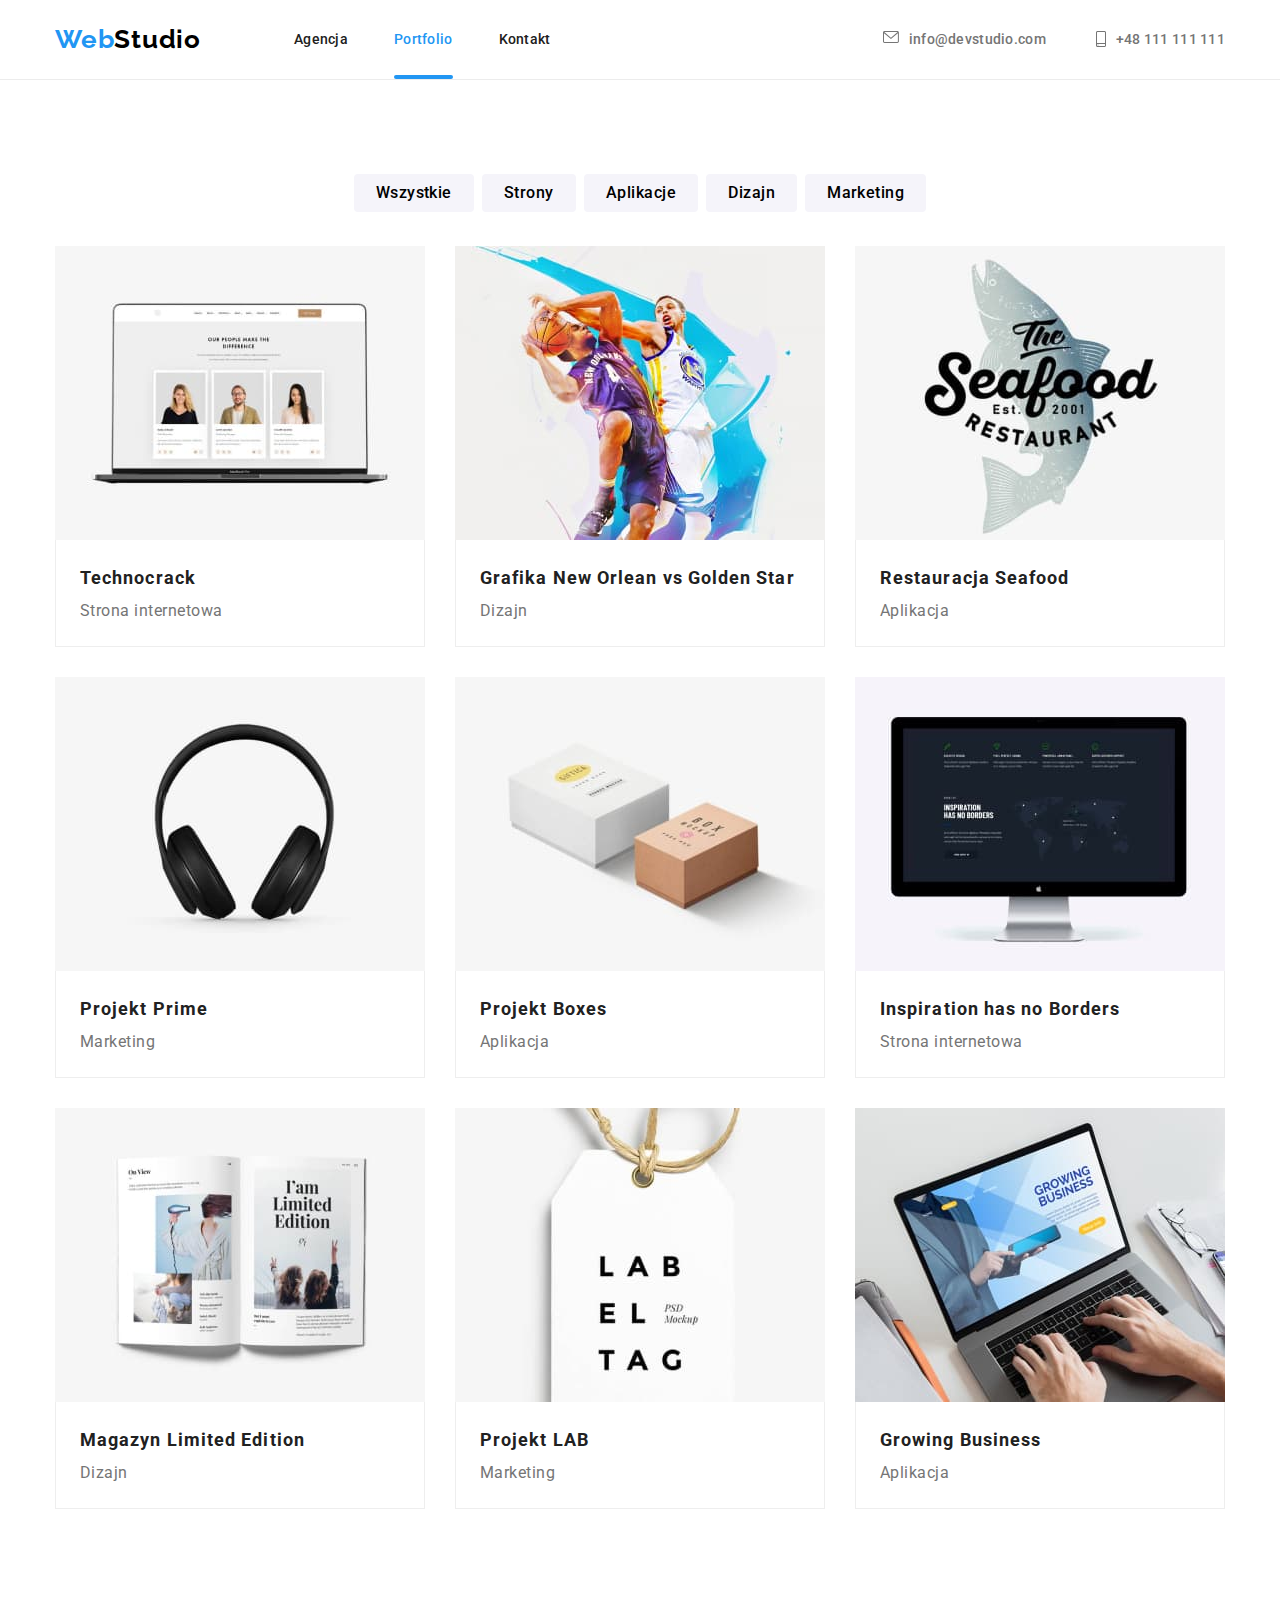
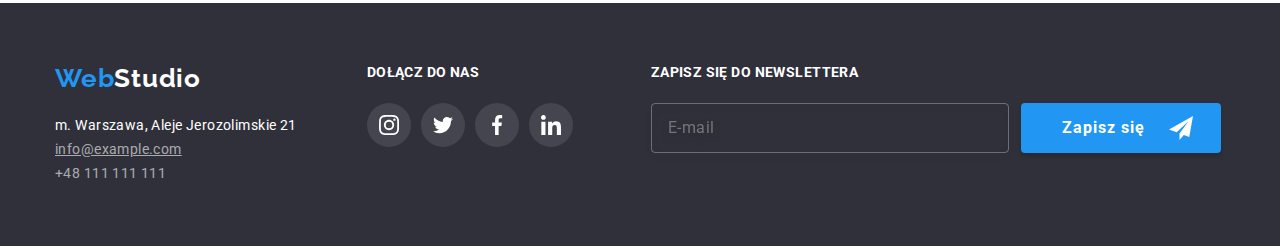
==== portfolio.html @ 9536b59c "Folders" ====
<!DOCTYPE html>
<html lang="pl">
  <head>
    <meta charset="UTF-8" />
    <meta http-equiv="X-UA-Compatible" content="IE=edge" />
    <meta name="viewport" content="width=device-width, initial-scale=1.0" />
    <title>WebStudio</title>
    <link rel="stylesheet" href="https://cdnjs.cloudflare.com/ajax/libs/animate.css/4.1.1/animate.min.css" />
    <link
      rel="stylesheet"
      href="https://cdnjs.cloudflare.com/ajax/libs/modern-normalize/1.0.0/modern-normalize.min.css"
    />
    <link rel="preconnect" href="https://fonts.googleapis.com" />
    <link rel="preconnect" href="https://fonts.gstatic.com" crossorigin />
    <link
      href="https://fonts.googleapis.com/css2?family=Raleway:wght@700&family=Roboto:wght@400;500;700;900&display=swap"
      rel="stylesheet"
    />
    <link rel="stylesheet" href="css/style.css" />
  </head>
  <body>
    <header class="header">
      <div class="container">
        <a class="logo" href="index.html"
          ><span class="span-logo">Web</span>Studio</a
        >
        <nav class="navigation">
          <ul class="navigation-list list">
            <li class="navigation-item">
              <a class="navigation-link link" href="index.html">Agencja</a>
            </li>
            <li class="navigation-item">
                <a class="navigation-link link active" href="portfolio.html">Portfolio</a>
            </li>
            <li class="navigation-item">
              <a class="navigation-link link" href="#">Kontakt</a>
            </li>
          </ul>
        </nav>
        <a class="header-email link" href="mailto:info@devstudio.com"
          > <svg class="email-icon" width="16" height="12">
            <use href="./images/icon.svg#icon-envelope"></use>
          </svg> info@devstudio.com</a
        >
        <a class="header-phone link" href="tel:+48111111111"><svg class="phone-icon" width="10" height="16">
          <use href="./images/icon.svg#icon-smartphone"></use>
        </svg>+48 111 111 111</a>
      </div>
    </header>
    <main>
      <!--projects filters-->
      <section class="projects-filters section">
        <div class="container">
          <h2 hidden>Rodzaje projektów</h2>
          <ul class="project-filters-list list">
            <li class="project-filters-item">
              <button class="project-filters-btn" type="button">
                Wszystkie
              </button>
            </li>
            <li class="project-filters-item">
              <button class="project-filters-btn" type="button">Strony</button>
            </li>
            <li class="project-filters-item">
              <button class="project-filters-btn" type="button">
                Aplikacje
              </button>
            </li>
            <li class="project-filters-item">
              <button class="project-filters-btn" type="button">Dizajn</button>
            </li>
            <li class="project-filters-item">
              <button class="project-filters-btn" type="button">
                Marketing
              </button>
            </li>
          </ul>
        </div>
      </section>
      <!--projects-->
      <section class="projects section">
        <div class="container">
          <h2 hidden>Projekty</h2>
          <ul class="projects-list list">
            <li class="projects-card">
              <div class="box"> 
              <img class="projects-img" src="images/portfolio/img.jpg" alt="opinie klientów" width="370" height="294" />
              <p class="project-overlay">Technocrack jest popularną platformą wykorzystywaną do rozpowszechniania koronawirusa. Firmy
              wykorzystują tę platformę
              do celów szpiegowskich i ataków na niezabezpieczone serwery konkurencji</p>
        </div>
              <div class="project-cards-wrapper">
                <p class="projects-name">Technocrack</p>
                <p class="projects-category">Strona internetowa</p>
              </div>
            </li>
            <li class="projects-card">
              <div class="box">
                <img class="projects-img" src="images/portfolio/img-1.jpg" alt="dwóch koszykarzy new orlen i golden star" width="370"
                  height="294" />
                <p class="project-overlay">
                  Technocrack jest popularną platformą wykorzystywaną do rozpowszechniania koronawirusa. Firmy
                  wykorzystują tę platformę
                  do celów szpiegowskich i ataków na niezabezpieczone serwery konkurencji
                </p>
              </div>
              <div class="project-cards-wrapper">
                <p class="projects-name">Grafika New Orlean vs Golden Star</p>
                <p class="projects-category">Dizajn</p>
              </div>
            </li>
           
            <li class="projects-card">
              <div class="box">
                <img class="projects-img" src="images/portfolio/img-2.jpg" alt="logo restauracji seafood" width="370" height="294" />
                <p class="project-overlay">
                  Technocrack jest popularną platformą wykorzystywaną do rozpowszechniania koronawirusa. Firmy
                  wykorzystują tę platformę
                  do celów szpiegowskich i ataków na niezabezpieczone serwery konkurencji
                </p>
              </div> 
              <div class="project-cards-wrapper">
                <p class="projects-name">Restauracja Seafood</p>
                <p class="projects-category">Aplikacja</p>
              </div>
            </li>
            <li class="projects-card">
              <div class="box">
                <img class="projects-img" src="images/portfolio/img-3.jpg" alt="słuchawki nauszne" width="370" height="294" />
                <p class="project-overlay">
                  Technocrack jest popularną platformą wykorzystywaną do rozpowszechniania koronawirusa. Firmy
                  wykorzystują tę platformę
                  do celów szpiegowskich i ataków na niezabezpieczone serwery konkurencji
                </p>
              </div>
              <div class="project-cards-wrapper">
                <p class="projects-name">Projekt Prime</p>
                <p class="projects-category">Marketing</p>
              </div>
            </li>
            <li class="projects-card">
              <div class="box">
                <img class="projects-img" src="images/portfolio/img-4.jpg" alt="duże białe pudełko i małe beżowe pudełko" width="370"
                  height="294" />
                <p class="project-overlay">
                  Technocrack jest popularną platformą wykorzystywaną do rozpowszechniania koronawirusa. Firmy
                  wykorzystują tę platformę
                  do celów szpiegowskich i ataków na niezabezpieczone serwery konkurencji
                </p>
              </div>
              <div class="project-cards-wrapper">
                <p class="projects-name">Projekt Boxes</p>
                <p class="projects-category">Aplikacja</p>
              </div>
            </li>
            <li class="projects-card">
              <div class="box">
                <img class="projects-img" src="images/portfolio/img-5.jpg" alt="ekran komputera stacjonarnego" width="370"
                  height="294" />
                <p class="project-overlay">
                  Technocrack jest popularną platformą wykorzystywaną do rozpowszechniania koronawirusa. Firmy
                  wykorzystują tę platformę
                  do celów szpiegowskich i ataków na niezabezpieczone serwery konkurencji
                </p>
              </div>
              <div class="project-cards-wrapper">
                <p class="projects-name">Inspiration has no Borders</p>
                <p class="projects-category">Strona internetowa</p>
              </div>
            </li>
            <li class="projects-card">
              <div class="box">
                <img class="projects-img" src="images/portfolio/img-6.jpg" alt="widok strony magazynu modowego" width="370"
                  height="294" />
                <p class="project-overlay">
                  Technocrack jest popularną platformą wykorzystywaną do rozpowszechniania koronawirusa. Firmy
                  wykorzystują tę platformę
                  do celów szpiegowskich i ataków na niezabezpieczone serwery konkurencji
                </p>
              </div>
              <div class="project-cards-wrapper">
                <p class="projects-name">Magazyn Limited Edition</p>
                <p class="projects-category">Dizajn</p>
              </div>
            </li>
            <li class="projects-card">
              <div class="box">
                <img class="projects-img" src="images/portfolio/img-7.jpg" alt="logo projektu lab" width="370" height="294" />
                <p class="project-overlay">
                  Technocrack jest popularną platformą wykorzystywaną do rozpowszechniania koronawirusa. Firmy
                  wykorzystują tę platformę
                  do celów szpiegowskich i ataków na niezabezpieczone serwery konkurencji
                </p>
              </div>
              <div class="project-cards-wrapper">
                <p class="projects-name">Projekt LAB</p>
                <p class="projects-category">Marketing</p>
              </div>
            </li>
            <li class="projects-card">
              <div class="box">
                <img class="projects-img" src="images/portfolio/img-8.jpg" alt="mężczyzna piszący na laptopie" width="370"
                  height="294" />
                <p class="project-overlay">
                  Technocrack jest popularną platformą wykorzystywaną do rozpowszechniania koronawirusa. Firmy
                  wykorzystują tę platformę
                  do celów szpiegowskich i ataków na niezabezpieczone serwery konkurencji
                </p>
              </div>
              <div class="project-cards-wrapper">
                <p class="projects-name">Growing Business</p>
                <p class="projects-category">Aplikacja</p>
              </div>
            </li>
          </ul>
        </div>
      </section>
    </main>
    <footer class="footer">
      <div class="container">
        <div class="footer-left-side">
          <a class="logo logo-dark-theme link" href="index.html"><span class="span-logo">Web</span>Studio</a>
          <address>
            <ul class="address-list list">
              <li class="address-item">
                <a class="footer-address link" href="https://goo.gl/maps/2zvKoqbJvBjzFYyW6" target="_blank">m. Warszawa,
                  Aleje Jerozolimskie 21</a>
              </li>
              <li class="address-item">
                <a class="footer-email footer-email-portfolio link" href="mailto:info@example.com">info@example.com</a>
              </li>
              <li class="address-item">
                <a class="footer-phone link" href="tel:+48111111111">+48 111 111 111</a>
              </li>
            </ul>
          </address>
        </div>
        <div class="footer-socials">
          <p class="footer-social-text">DOŁĄCZ DO NAS</p>
          <ul class="footer-social-list list">
            <li class="footer-social-list-item">
              <a class="footer-social-list-link">
                <svg class="footer-social-icon">
                  <use href="./images/icon.svg#icon-instagram"></use>
                </svg>
              </a>
            </li>
            <li class="footer-social-list-item">
              <a class="footer-social-list-link" href="#">
                <svg class="footer-social-icon">
                  <use href="./images/icon.svg#icon-twitter"></use>
                </svg>
              </a>
            </li>
            <li class="footer-social-list-item">
              <a class="footer-social-list-link" href="#">
                <svg class="footer-social-icon">
                  <use href="./images/icon.svg#icon-facebook"></use>
                </svg>
              </a>
            </li>
            <li class="footer-social-list-item">
              <a class="footer-social-list-link" href="#">
                <svg class="footer-social-icon">
                  <use href="./images/icon.svg#icon-linkedin"></use>
                </svg>
              </a>
            </li>
          </ul>
        </div>
        <form class="footer-form">
          Zapisz się do newslettera
          <div class="footer-form-wrapper">
            <label class="footer-form-field">
              <input class="footer-form-input" type="email" name="newsletter-email" placeholder="E-mail">
            </label>
            <button type="submit" class="modal-btn">Zapisz się
              <svg class="footer-form-icon" width="24" height="24">
                <use href="./images/icon.svg#icon-icon-send"></use>
              </svg>
            </button>
          </div>
        </form>
      </div>
    </footer>
  </body>
</html>
---- css/style.css ----
:root {
  --main-color: #212121;
  --secondary-color: #2196f3;
  --third-color: #ffffff;
  --fourth-color: #757575;
  --header-bg-color: #2f303a;
  --header-line: #ececec;
  --logo-color: #000000;
  --filters-btn-bg: #f5f4fa;
  --footer-contacts: rgba(255, 255, 255, 0.6);
  --footer-form: rgba(255, 255, 255, 0.3);
  --cards-border-color: #eeeeee;
  --social-icon: #afb1b8;
  --footer-social-icon: rgba(255, 255, 255, 0.1);
  --services-bg: rgba(47, 48, 58, 0.8);
  --overlay-color: rgba(33, 150, 243, 0.9);
  --backdrop: rgba(0, 0, 0, 0.2);
  --modal-inputs: rgba(33, 33, 33, 0.2);
}
body {
  font-family: "Roboto", sans-serif;
  color: var(--main-color);
  max-width: 1600px;
  margin: 0 auto;
}

h1,
h2,
h3,
h4,
h5,
h6 {
  margin: 0;
  padding: 0;
}

ul,
ol {
  margin: 0;
  padding: 0;
}

p {
  margin: 0;
  padding: 0;
}
img {
  display: block;
}

.list {
  list-style-type: none;
}

.link {
  text-decoration: none;
}
.container {
  width: 1200px;
  margin: 0 auto;
  padding: 0 15px;
}

.section {
  padding-bottom: 94px;
  padding-top: 94px;
}
/* COMPONENTS */

.modal-btn {
  display: block;
  margin-right: auto;
  margin-left: auto;
  padding: 10px 41px;
  width: 200px;
  height: 50px;
  font-weight: 700;
  font-size: 16px;
  line-height: 1.875;
  align-items: center;
  text-align: center;
  letter-spacing: 0.06em;
  color: var(--third-color);
  background-color: var(--secondary-color);
  border-style: none;
  box-shadow: 0px 4px 4px rgba(0, 0, 0, 0.15);
  border-radius: 4px;
  cursor: pointer;
}

.secondary-header {
  margin-bottom: 50px;
  font-weight: 700;
  font-size: 36px;
  line-height: 1.166;
  text-align: center;
  letter-spacing: 0.03em;
}

.third-header {
  margin-bottom: 10px;
  font-weight: 500;
  font-size: 16px;
  line-height: 1.187;
  text-align: center;
  letter-spacing: 0.03em;
}
/* END COMPONENTS */

/* HEADER */

.header {
  border-bottom: 1px solid var(--header-line);
}

.header .container {
  display: flex;
  padding-top: 24px;
  padding-bottom: 24px;
  align-items: center;
}

.logo {
  margin-right: 93px;
  font-family: "Raleway";
  font-weight: 700;
  font-size: 26px;
  line-height: 1.192;
  text-decoration: none;
  letter-spacing: 0.03em;
  color: var(--logo-color);
}
.logo-dark-theme {
  color: var(--third-color);
}
.span-logo {
  color: var(--secondary-color);
}

.navigation-list {
  display: flex;
}

.navigation-item:not(:last-child) {
  margin-right: 46px;
}

.navigation-link,
.header-email,
.header-phone {
  font-weight: 500;
  font-size: 14px;
  line-height: 1.143;
  letter-spacing: 0.02em;
}
.navigation-link {
  color: var(--main-color);
}

.navigation-item {
  position: relative;
}
.navigation-item .active::after {
  content: "";
  display: block;
  position: absolute;
  top: 45px;
  width: 100%;
  height: 4px;
  border-radius: 2px;
  background-color: var(--secondary-color);
}
.active {
  color: var(--secondary-color);
}

.header-phone,
.header-email {
  display: flex;
  color: var(--fourth-color);
}

.header-email {
  margin-left: auto;
  margin-right: 50px;
}
.email-icon,
.phone-icon {
  margin-right: 10px;
  fill: currentColor;
}

.navigation-link:hover,
.header-email:hover,
.header-phone:hover,
.navigation-link:focus,
.header-email:focus,
.header-phone:focus {
  color: var(--secondary-color);
  transition-property: color;
  transition-timing-function: cubic-bezier(0.4, 0, 0.2, 1);
  transition-duration: 250ms;
}

/* END HEADER */

/* HERO */
.hero {
  display: flex;
  background-image: linear-gradient(
      rgba(47, 48, 58, 0.4),
      rgba(47, 48, 58, 0.4)
    ),
    url(../images/bg_images/hero_bg_image.jpg);
  background-color: var(--header-bg-color);
  background-size: 1600px 600px;
  background-repeat: no-repeat;
  background-position: center;
  padding-top: 200px;
  padding-bottom: 200px;
}

.hero .main-header {
  width: 696px;
  margin-left: auto;
  margin-right: auto;
  text-align: center;
}

.main-header {
  margin-bottom: 30px;
  font-weight: 900;
  font-size: 44px;
  line-height: 1.363;
  text-align: center;
  letter-spacing: 0.06em;
  text-transform: uppercase;
  color: var(--third-color);
}

/* END HERO */

/* ADVANTAGES */
.advantages {
  padding-bottom: 0;
}
.advantages-list {
  display: flex;
  justify-content: space-between;
}
.advantages-list-item:not(:last-child) {
  margin-right: 30px;
}

.advantages-text {
  margin-top: 30px;
  margin-bottom: 10px;
  font-weight: 700;
  font-size: 14px;
  line-height: 1.143;
  letter-spacing: 0.03em;
  text-transform: uppercase;
}

.advantages-description {
  font-size: 14px;
  line-height: 1.714;
  letter-spacing: 0.03em;
  color: var(--fourth-color);
}

/* SERVICES */

.services-list {
  display: flex;
  justify-content: space-between;
}
.services-list-item {
  position: relative;
}

.image-label {
  width: 100%;
  position: absolute;
  bottom: 0;
  padding: 27px 90px;
  background-color: var(--services-bg);

  font-weight: 700;
  font-size: 14px;
  line-height: 1.142;
  text-align: center;
  letter-spacing: 0.03em;
  text-transform: uppercase;
  color: var(--third-color);
}
/* END SERVICES */

/* WORKERS */
.workers {
  background-color: var(--filters-btn-bg);
}
.workers-card {
  background-color: var(--third-color);
  box-shadow: 0px 1px 3px rgba(0, 0, 0, 0.12), 0px 1px 1px rgba(0, 0, 0, 0.14),
    0px 2px 1px rgba(0, 0, 0, 0.2);
  border-radius: 0px 0px 4px 4px;
}
.workers-list {
  display: flex;
  justify-content: space-between;
}
.workers-job-title {
  font-size: 16px;
  line-height: 1.187;
  text-align: center;
  letter-spacing: 0.03em;
  color: var(--fourth-color);
  margin-bottom: 16px;
}

.workers-card-wrapper {
  padding: 30px 32px;
}

.social-list {
  display: flex;
  align-items: center;
  justify-content: space-between;
}
.social-list-link {
  display: flex;
  width: 44px;
  height: 44px;
  background-color: var(--third-color);
  fill: var(--social-icon);
  border-radius: 50%;
  align-items: center;
  justify-content: center;
  transition-property: fill, background-color;
  transition-duration: 250ms;
  transition-timing-function: cubic-bezier(0.4, 0, 0.2, 1);
}

.social-list-link:hover,
.social-list-link:focus {
  fill: var(--third-color);
  background-color: var(--secondary-color);
}

/* END WORKERS */

/* OUR CLIENTS */
.client-list {
  display: flex;
  align-items: center;
  justify-content: space-between;
}
/* .client-list-card {
  /* padding: 16px 32px;
  border: 1px solid var(--social-icon);
  border-radius: 4px;
  fill: var(--social-icon); */

/* .client-list-card:hover,
.client-list-card:focus {
  border: 1px solid var(--secondary-color);
  fill: var(--secondary-color);
} */

.client-logo-icon {
  cursor: pointer;
  padding: 16px 32px;
  border: 1px solid var(--social-icon);
  border-radius: 4px;
  fill: var(--social-icon);
  transition-property: fill, border;
  transition-duration: 250ms;
  transition-timing-function: cubic-bezier(0.4, 0, 0.2, 1);
}

.client-logo-icon:hover,
.client-logo-icon:focus {
  fill: var(--secondary-color);
  border: 1px solid var(--secondary-color);
}

/* END OUR CLIENTS */

/* FOOTER */

.footer {
  background-color: var(--header-bg-color);
}

.footer .container {
  padding-top: 60px;
  padding-bottom: 60px;
  display: flex;
  cursor: pointer;
}

.address-list {
  display: block;
  margin-top: 20px;
}
.footer-address,
.footer-email,
.footer-phone {
  font-style: normal;
  font-size: 14px;
  line-height: 1.714;
  letter-spacing: 0.03em;
  transition-property: color;
  transition-timing-function: cubic-bezier(0.4, 0, 0.2, 1);
  transition-duration: 250ms;
}

.footer-address:hover,
.footer-email:hover,
.footer-phone:hover,
.footer-address:focus,
.footer-email:focus,
.footer-phone:focus {
  color: var(--secondary-color);
}

.footer-address {
  color: var(--third-color);
}

.footer-email,
.footer-phone {
  color: var(--footer-contacts);
}

.footer-socials {
  margin-left: 70px;
  margin-right: 78px;
  align-items: center;
}

.footer-social-text {
  font-weight: 700;
  font-size: 14px;
  line-height: 1.42;
  letter-spacing: 0.03em;
  text-transform: uppercase;
  color: var(--third-color);
}
.footer-social-list {
  display: flex;
  margin-top: 20px;
}

.footer-social-list-item:not(:last-child) {
  margin-right: 10px;
}

.footer-social-list-link {
  display: flex;
  width: 44px;
  height: 44px;
  background-color: var(--footer-social-icon);
  border-radius: 50%;
  align-items: center;
  justify-content: center;
  cursor: pointer;
}

.footer-social-list-link:hover,
.footer-social-list-link:focus,
.footer-social-icon:hover,
.footer-social-icon:focus {
  fill: var(--third-color);
  background-color: var(--secondary-color);
  transition: cubic-bezier(0.4, 0, 0.2, 1);
  transition-duration: 250ms;
}

.footer-social-icon {
  fill: var(--third-color);
  width: 20px;
  height: 20px;
}

.footer-form {
  font-weight: 700;
  font-size: 14px;
  line-height: 1.42;
  letter-spacing: 0.03em;
  text-transform: uppercase;
  color: var(--third-color);
}

.footer .modal-btn {
  position: relative;
  padding-right: 76px;
}

.footer-form-icon {
  position: absolute;
  top: 50%;
  transform: translateY(-50%);
  right: 28px;
}
.footer-form-wrapper {
  display: flex;
  align-items: center;
  margin-top: 20px;
}

.footer-form-input {
  width: 358px;
  height: 50px;
  padding: 16px;
  margin-right: 12px;
  background-color: transparent;
  border: 1px solid var(--footer-form);
  filter: drop-shadow(0px 4px 4px rgba(0, 0, 0, 0.15));
  border-radius: 4px;
  font-size: 16px;
  line-height: 1.25;
  letter-spacing: 0.03em;
  color: var(--footer-contacts);
}

.footer-form-input:focus {
  outline: none;
  border-color: var(--secondary-color);
}
/* END FOOTER */

/* FILTERS */

.projects-filters {
  padding-bottom: 0;
  margin-bottom: 34px;
}
.project-filters-list {
  display: flex;
  justify-content: center;
}
.project-filters-item:not(:last-child) {
  margin-right: 8px;
}
.project-filters-btn {
  padding: 6px 22px;
  background: var(--filters-btn-bg);
  border-style: none;
  border-radius: 4px;
  font-weight: 500;
  font-size: 16px;
  line-height: 1.625;
  text-align: center;
  letter-spacing: 0.03em;
  cursor: pointer;
  transition-property: color, box-shadow, background-color;
  transition-timing-function: cubic-bezier(0.4, 0, 0.2, 1);
  transition-duration: 250ms;
}
.project-filters-btn:hover,
.project-filters-btn:focus {
  background-color: var(--secondary-color);
  color: var(--third-color);
  box-shadow: 0px 3px 1px rgba(0, 0, 0, 0.1), 0px 1px 2px rgba(0, 0, 0, 0.08),
    0px 2px 2px rgba(0, 0, 0, 0.12);
}
/* END FILTERS */

/* PROJECTS */
.projects {
  padding-top: 0;
}

.box {
  position: relative;
  overflow: hidden;
}

.projects-card:hover .project-overlay {
  transform: translateY(0);
}

.project-overlay {
  position: absolute;
  top: 0;
  left: 0;
  width: 100%;
  height: 100%;
  transform: translateY(100%);
  justify-content: center;
  padding: 49px 35px;
  font-size: 18px;
  line-height: 1.556;
  color: var(--third-color);
  background: var(--overlay-color);
  transition: 250ms cubic-bezier(0.4, 0, 0.2, 1);
}

.project-cards-wrapper {
  padding: 20px 24px;
  border-bottom: 1px solid var(--cards-border-color);
  border-right: 1px solid var(--cards-border-color);
  border-left: 1px solid var(--cards-border-color);
}
.projects-card:hover {
  box-shadow: 0px 1px 1px rgba(0, 0, 0, 0.12), 0px 4px 4px rgba(0, 0, 0, 0.06),
    1px 4px 6px rgba(0, 0, 0, 0.16);
  transition: box-shadow 250ms cubic-bezier(0.4, 0, 0.2, 1);
}

.projects-list {
  display: flex;
  flex-wrap: wrap;
  margin-right: -30px;
  margin-top: -30px;
}
.projects-card {
  margin-right: 30px;
  margin-top: 30px;
  flex-basis: calc(100% / 3 - 30px);
  transition-property: color, box-shadow;
  transition-timing-function: cubic-bezier(0.4, 0, 0.2, 1);
  transition-duration: 250ms;
}

.projects-name {
  font-weight: 700;
  font-size: 18px;
  line-height: 2;
  letter-spacing: 0.06em;
}

.projects-category {
  font-size: 16px;
  line-height: 1.875;
  letter-spacing: 0.03em;
  color: var(--fourth-color);
}
/* END PROJECTS */

/* FOOTER */

.footer-email-portfolio {
  text-decoration-line: underline;
}

/* END FOOTER */

/* BACKDROP */
.backdrop {
  position: fixed;
  top: 0;
  left: 0;
  width: 100%;
  height: 100%;
  background-color: var(--backdrop);
  opacity: 1;
  transition: opacity 1s cubic-bezier(0.4, 0, 0.2, 1);
}

.is-hidden {
  opacity: 0;
  visibility: 0;
  pointer-events: none;
}

.modal {
  position: absolute;
  left: 50%;
  top: 50%;
  width: 528px;
  min-height: 581px;
  padding: 40px;
  box-shadow: 0px 1px 3px rgba(0, 0, 0, 0.12), 0px 1px 1px rgba(0, 0, 0, 0.14),
    0px 2px 1px rgba(0, 0, 0, 0.2);
  border-radius: 4px;
  background-color: var(--third-color);
  transform: translate(-50%, -50%) scale(1);
  transition: transform 500ms linear 500ms;
}

.close-btn {
  display: flex;
  align-items: center;
  justify-content: center;
  position: absolute;
  top: 8px;
  right: 8px;
  width: 30px;
  height: 30px;
  border: 1px solid rgba(0, 0, 0, 0.1);
  border-radius: 50%;
  background-color: var(--third-color);
  cursor: pointer;
}

.modal-form-header {
  margin-bottom: 12px;
  font-weight: 700;
  font-size: 20px;
  line-height: 1.15;
  text-align: center;
  letter-spacing: 0.03em;
  color: var(--main-color);
}
.modal-form {
  display: flex;
  flex-direction: column;
}

.modal-form-field {
  margin-bottom: 10px;
  font-size: 12px;
  line-height: 1.666;
  letter-spacing: 0.01em;
  color: var(--fourth-color);
}

.modal-form-input-wrapper {
  position: relative;
  display: block;
  margin-top: 4px;
}

.modal-form-input {
  width: 100%;
  height: 40px;
  border: 1px solid var(--modal-inputs);
  border-radius: 4px;
  padding-left: 42px;
  transition: border-color 250ms cubic-bezier(0.4, 0, 0.2, 1);
}

.modal-form-input:focus,
.modal-form-message:focus {
  outline: none;
  border-color: var(--secondary-color);
}
.modal-form-icon {
  position: absolute;
  top: 50%;
  transform: translateY(-50%);
  left: 12px;
  transition: fill 250ms cubic-bezier(0.4, 0, 0.2, 1);
}

.modal-form-input:focus + .modal-form-icon {
  fill: var(--secondary-color);
}

.modal-form-message {
  width: 100%;
  height: 120px;
  padding: 12px 16px;
  margin-top: 4px;
  border: 1px solid var(--modal-inputs);
  border-radius: 4px;
  resize: none;
  transition: border-color 250ms cubic-bezier(0.4, 0, 0.2, 1);
}

.modal-form-policy-text {
  margin-left: auto;
  margin-right: auto;
  margin-bottom: 30px;
  font-size: 14px;
  line-height: 1.714;
  letter-spacing: 0.03em;
  color: var(--fourth-color);
}

.modal-form-policy-text > a {
  color: var(--secondary-color);
}

.modal-form-policy-text::before {
  display: inline-block;
  content: "";
  width: 16px;
  height: 16px;
  border: 2px solid var(--main-color);
  border-radius: 2px;
}

.modal-form-policy:checked + .modal-form-policy-text::before {
  background-image: url("data:image/svg+xml;charset=UTF-8,%3csvg width='16' height='15' viewBox='0 0 16 15' fill='none' xmlns='http://www.w3.org/2000/svg'%3e%3crect width='16' height='15' rx='2' fill='%232196F3'/%3e%3cpath d='M3.95703 7.75166L3.88825 7.68604L3.81923 7.75141L2.93123 8.59258L2.85486 8.66492L2.93097 8.73753L6.42671 12.0724L6.49574 12.1382L6.56476 12.0724L14.069 4.91352L14.1449 4.84116L14.069 4.76881L13.1873 3.92764L13.1183 3.86183L13.0493 3.92761L6.49577 10.1735L3.95703 7.75166Z' fill='white' stroke='white' stroke-width='0.2'/%3e%3c/svg%3e ");
  border: none;
  background-color: var(--secondary-color);
}

.visually-hidden {
  /* position: absolute !important;
  clip: rect(1px 1px 1px 1px);
  clip: rect(1px, 1px, 1px, 1px);
  padding: 0 !important;
  border: 0 !important;
  height: 1px !important;
  width: 1px !important;
  overflow: hidden; */
  -moz-appearance: none;
  -webkit-appearance: none;
  appearance: none;
}
/* BACKDROP */
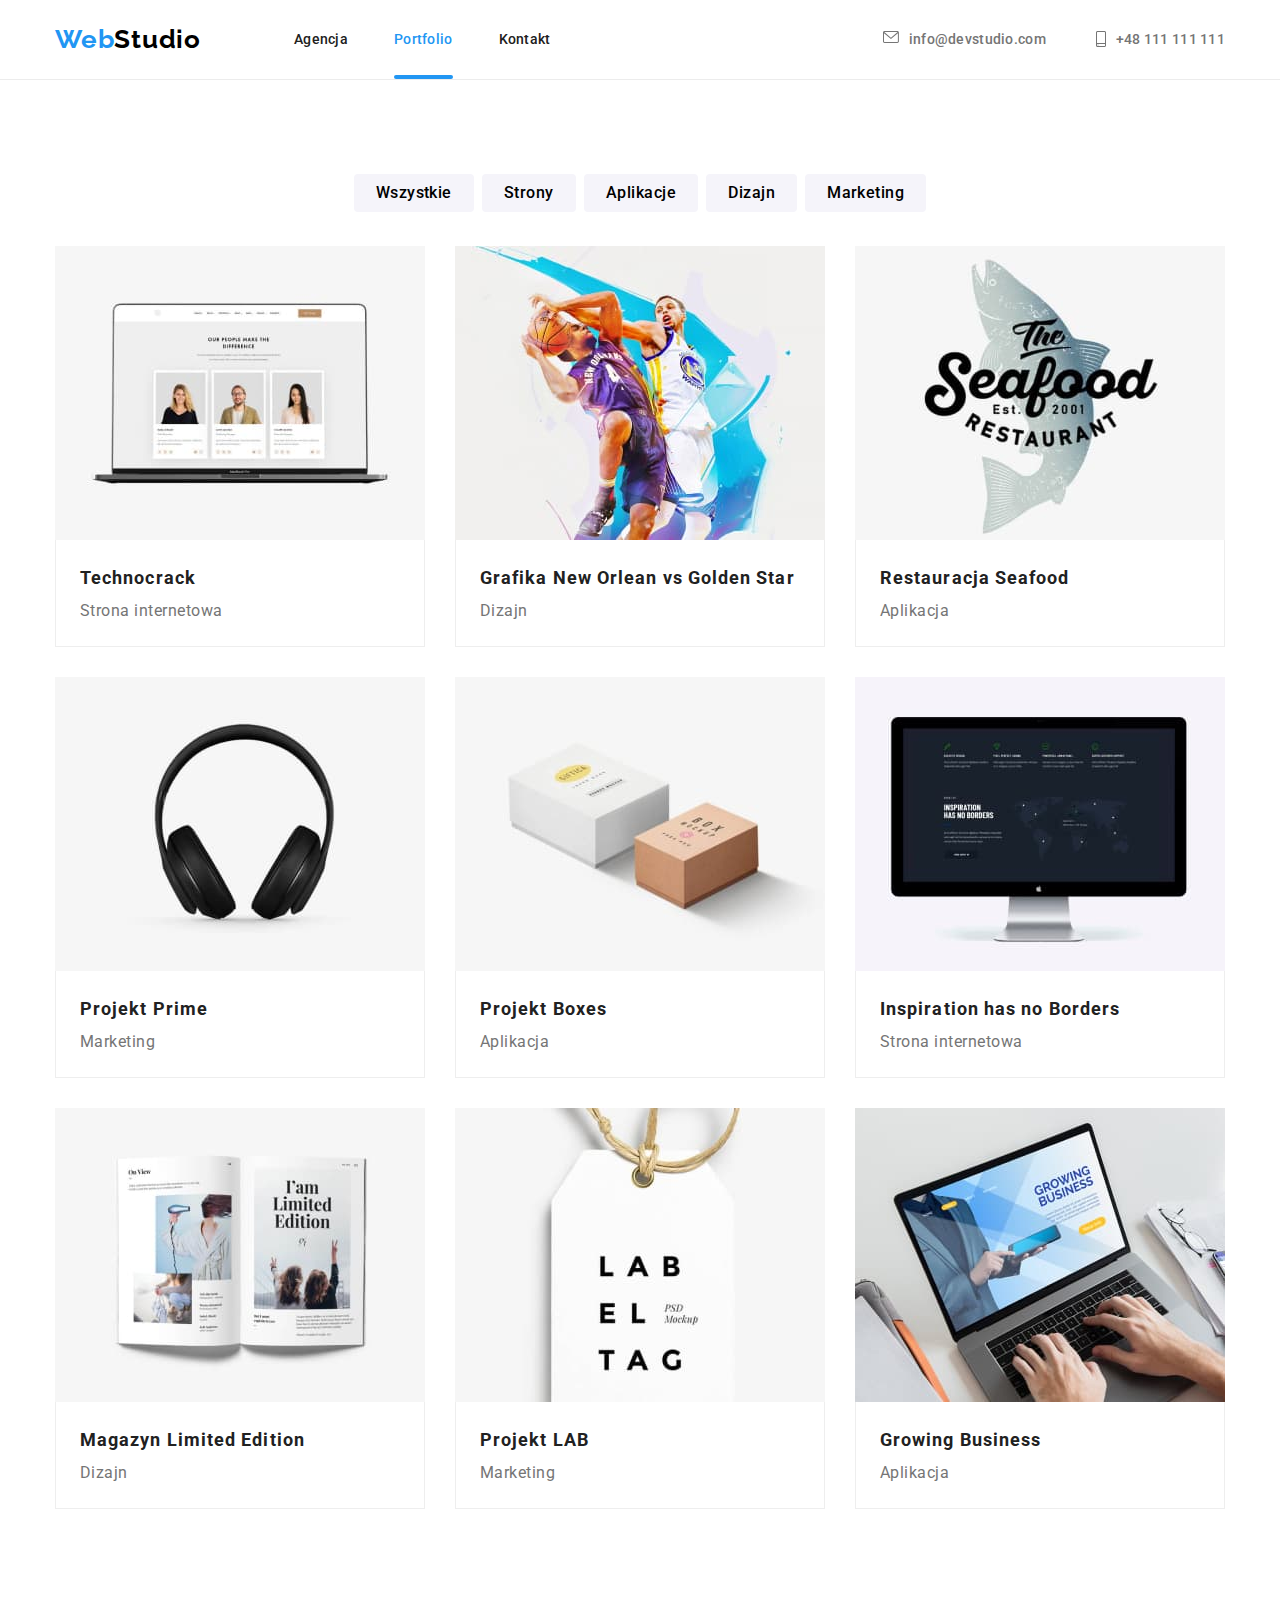
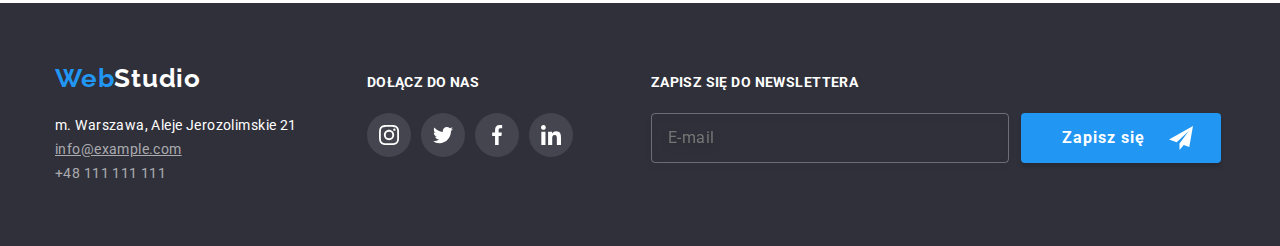
==== commit 3090b583: "Footer" ====
--- a/portfolio.html
+++ b/portfolio.html
@@ -236,7 +236,7 @@
           </address>
         </div>
         <div class="footer-socials">
-          <p class="footer-social-text">DOŁĄCZ DO NAS</p>
+          <h4 class="footer-header">DOŁĄCZ DO NAS</h4>
           <ul class="footer-social-list list">
             <li class="footer-social-list-item">
               <a class="footer-social-list-link">
@@ -267,21 +267,21 @@
               </a>
             </li>
           </ul>
-        </div>
-        <form class="footer-form">
-          Zapisz się do newslettera
+          </div>
           <div class="footer-form-wrapper">
-            <label class="footer-form-field">
-              <input class="footer-form-input" type="email" name="newsletter-email" placeholder="E-mail">
-            </label>
-            <button type="submit" class="modal-btn">Zapisz się
-              <svg class="footer-form-icon" width="24" height="24">
-                <use href="./images/icon.svg#icon-icon-send"></use>
-              </svg>
-            </button>
+            <h4 class="footer-header">Zapisz się do newslettera</h4>
+            <form class="footer-form">
+              <label class="footer-form-field">
+                <input class="footer-form-input" type="email" name="newsletter-email" placeholder="E-mail">
+              </label>
+              <button type="submit" class="modal-btn">Zapisz się
+                <svg class="footer-form-icon" width="24" height="24">
+                  <use href="./images/icon.svg#icon-icon-send"></use>
+                </svg>
+              </button>
           </div>
-        </form>
-      </div>
-    </footer>
+          </form>
+          </div>
+          </footer>
   </body>
 </html>
--- a/css/style.css
+++ b/css/style.css
@@ -398,12 +398,29 @@
   padding-bottom: 60px;
   display: flex;
   cursor: pointer;
+  align-items: baseline;
+}
+.footer-header{
+  margin-bottom: 20px;
+  font-weight: 700;
+  font-size: 14px;
+  line-height: 1.42;
+  letter-spacing: 0.03em;
+  text-transform: uppercase;
+  color: var(--third-color);
 }
 
 .address-list {
   display: block;
   margin-top: 20px;
 }
+
+.footer-social-list,
+.footer-form {
+  display: flex;
+
+}
+
 .footer-address,
 .footer-email,
 .footer-phone {
@@ -438,19 +455,6 @@
   margin-left: 70px;
   margin-right: 78px;
   align-items: center;
-}
-
-.footer-social-text {
-  font-weight: 700;
-  font-size: 14px;
-  line-height: 1.42;
-  letter-spacing: 0.03em;
-  text-transform: uppercase;
-  color: var(--third-color);
-}
-.footer-social-list {
-  display: flex;
-  margin-top: 20px;
 }
 
 .footer-social-list-item:not(:last-child) {
@@ -503,11 +507,6 @@
   top: 50%;
   transform: translateY(-50%);
   right: 28px;
-}
-.footer-form-wrapper {
-  display: flex;
-  align-items: center;
-  margin-top: 20px;
 }
 
 .footer-form-input {
@@ -657,7 +656,7 @@
   height: 100%;
   background-color: var(--backdrop);
   opacity: 1;
-  transition: opacity 1s cubic-bezier(0.4, 0, 0.2, 1);
+  transition: opacity 250ms cubic-bezier(0.4, 0, 0.2, 1);
 }
 
 .is-hidden {
@@ -665,7 +664,13 @@
   visibility: 0;
   pointer-events: none;
 }
-
+.backdrop .is-hidden .modal {
+  transform: translate(-50%, -50%) scale(1);
+}
+.backdrop .is-hidden {
+  opacity: 0;
+  pointer-events: none;
+}
 .modal {
   position: absolute;
   left: 50%;
@@ -677,8 +682,8 @@
     0px 2px 1px rgba(0, 0, 0, 0.2);
   border-radius: 4px;
   background-color: var(--third-color);
-  transform: translate(-50%, -50%) scale(1);
-  transition: transform 500ms linear 500ms;
+  transform: translate(-50%, -50%) scale(0.9);
+  transition: transform 250ms cubic-bezier(0.4, 0, 0.2, 1);
 }
 
 .close-btn {
@@ -694,6 +699,11 @@
   border-radius: 50%;
   background-color: var(--third-color);
   cursor: pointer;
+  fill: var(--main-color);
+}
+.close-btn:hover,
+.close-btn:focus{
+  fill:var(--secondary-color);
 }
 
 .modal-form-header {
@@ -786,19 +796,14 @@
 
 .modal-form-policy:checked + .modal-form-policy-text::before {
   background-image: url("data:image/svg+xml;charset=UTF-8,%3csvg width='16' height='15' viewBox='0 0 16 15' fill='none' xmlns='http://www.w3.org/2000/svg'%3e%3crect width='16' height='15' rx='2' fill='%232196F3'/%3e%3cpath d='M3.95703 7.75166L3.88825 7.68604L3.81923 7.75141L2.93123 8.59258L2.85486 8.66492L2.93097 8.73753L6.42671 12.0724L6.49574 12.1382L6.56476 12.0724L14.069 4.91352L14.1449 4.84116L14.069 4.76881L13.1873 3.92764L13.1183 3.86183L13.0493 3.92761L6.49577 10.1735L3.95703 7.75166Z' fill='white' stroke='white' stroke-width='0.2'/%3e%3c/svg%3e ");
-  border: none;
+  background-size: contain;
+  border-color: var(--secondary-color);
   background-color: var(--secondary-color);
+    transition: background-color 250ms cubic-bezier(0.4, 0, 0.2, 1),
+    border-color 250ms cubic-bezier(0.4, 0, 0.2, 1);
 }
 
 .visually-hidden {
-  /* position: absolute !important;
-  clip: rect(1px 1px 1px 1px);
-  clip: rect(1px, 1px, 1px, 1px);
-  padding: 0 !important;
-  border: 0 !important;
-  height: 1px !important;
-  width: 1px !important;
-  overflow: hidden; */
   -moz-appearance: none;
   -webkit-appearance: none;
   appearance: none;
